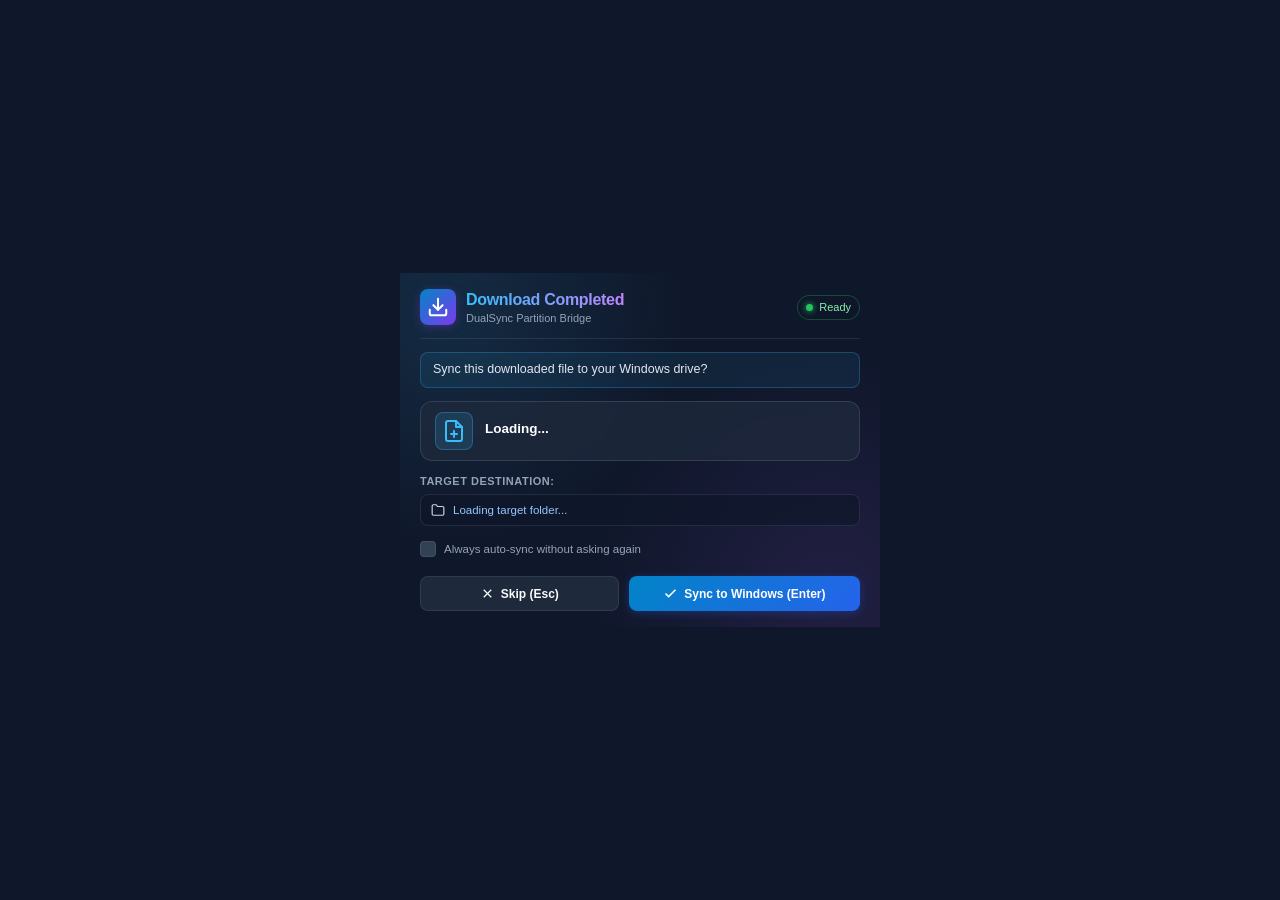
==== lindows_extension/prompt.html @ 8f307331 "Add interactive download sync confirmation pop-up window and persistent queue" ====
<!DOCTYPE html>
<html lang="en">
<head>
  <meta charset="UTF-8">
  <meta name="viewport" content="width=device-width, initial-scale=1.0">
  <title>DualSync - Sync Download?</title>
  <link rel="stylesheet" href="popup.css">
  <link rel="stylesheet" href="prompt.css">
</head>
<body class="prompt-body">
  <div class="prompt-container">
    <!-- Header -->
    <header class="header">
      <div class="logo-area">
        <div class="icon-wrap pulse-anim">
          <svg width="22" height="22" viewBox="0 0 24 24" fill="none" stroke="currentColor" stroke-width="2.2"
            stroke-linecap="round" stroke-linejoin="round">
            <path d="M21 15v4a2 2 0 0 1-2 2H5a2 2 0 0 1-2-2v-4"></path>
            <polyline points="7 10 12 15 17 10"></polyline>
            <line x1="12" y1="15" x2="12" y2="3"></line>
          </svg>
        </div>
        <div>
          <h1>Download Completed</h1>
          <p class="subtitle">DualSync Partition Bridge</p>
        </div>
      </div>
      <div class="status-pill status-connected">
        <span class="status-dot"></span>
        <span>Ready</span>
      </div>
    </header>

    <!-- Question Banner -->
    <div class="prompt-question">
      <span>Sync this downloaded file to your Windows drive?</span>
    </div>

    <!-- File Information Card -->
    <div class="card file-card">
      <div class="file-icon-wrap">
        <svg width="24" height="24" viewBox="0 0 24 24" fill="none" stroke="currentColor" stroke-width="2"
          stroke-linecap="round" stroke-linejoin="round">
          <path d="M14 2H6a2 2 0 0 0-2 2v16a2 2 0 0 0 2 2h12a2 2 0 0 0 2-2V8z"></path>
          <polyline points="14 2 14 8 20 8"></polyline>
          <line x1="12" y1="18" x2="12" y2="12"></line>
          <line x1="9" y1="15" x2="15" y2="15"></line>
        </svg>
      </div>
      <div class="file-details">
        <div id="file-name" class="file-name" title="File name">Loading...</div>
        <div id="file-source" class="file-path-subtle" title="Source path"></div>
      </div>
    </div>

    <!-- Destination Target -->
    <div class="target-section">
      <div class="target-header">
        <span class="target-label">Target Destination:</span>
      </div>
      <div class="target-path-box">
        <svg width="14" height="14" viewBox="0 0 24 24" fill="none" stroke="currentColor" stroke-width="2">
          <path d="M22 19a2 2 0 0 1-2 2H4a2 2 0 0 1-2-2V5a2 2 0 0 1 2-2h5l2 3h9a2 2 0 0 1 2 2z"></path>
        </svg>
        <span id="target-folder-display" class="target-folder-text">Loading target folder...</span>
      </div>
    </div>

    <!-- Options -->
    <div class="prompt-options">
      <label class="checkbox-container">
        <input type="checkbox" id="remember-choice">
        <span class="checkmark"></span>
        <span class="checkbox-label">Always auto-sync without asking again</span>
      </label>
    </div>

    <!-- Live Status / Feedback -->
    <div id="prompt-feedback" class="feedback-card hidden">
      <div id="feedback-icon" class="feedback-icon"></div>
      <div class="feedback-body">
        <div id="feedback-title" class="feedback-title"></div>
        <div id="feedback-message" class="feedback-message"></div>
      </div>
    </div>

    <!-- Actions -->
    <div class="prompt-actions">
      <button id="skip-btn" class="btn btn-secondary">
        <svg width="15" height="15" viewBox="0 0 24 24" fill="none" stroke="currentColor" stroke-width="2">
          <line x1="18" y1="6" x2="6" y2="18"></line>
          <line x1="6" y1="6" x2="18" y2="18"></line>
        </svg>
        Skip (Esc)
      </button>
      <button id="sync-btn" class="btn btn-primary">
        <svg id="sync-btn-icon" width="15" height="15" viewBox="0 0 24 24" fill="none" stroke="currentColor" stroke-width="2.5">
          <polyline points="20 6 9 17 4 12"></polyline>
        </svg>
        <span id="sync-btn-text">Sync to Windows (Enter)</span>
      </button>
    </div>
  </div>

  <script src="prompt.js"></script>
</body>
</html>
---- lindows_extension/popup.css ----
:root {
  --bg-primary: #0f172a;
  --bg-secondary: #1e293b;
  --bg-tertiary: #334155;
  --card-bg: rgba(30, 41, 59, 0.7);
  --border-color: rgba(148, 163, 184, 0.15);
  --border-focus: #38bdf8;
  --text-primary: #f8fafc;
  --text-secondary: #94a3b8;
  --text-muted: #64748b;
  --accent-cyan: #38bdf8;
  --accent-purple: #a855f7;
  --accent-green: #22c55e;
  --accent-red: #ef4444;
  --accent-amber: #f59e0b;
  --radius-lg: 12px;
  --radius-md: 8px;
  --radius-sm: 6px;
  --transition: all 0.2s cubic-bezier(0.4, 0, 0.2, 1);
  --shadow: 0 4px 12px rgba(0, 0, 0, 0.3);
}

* {
  box-sizing: border-box;
  margin: 0;
  padding: 0;
  font-family: -apple-system, BlinkMacSystemFont, "Segoe UI", Roboto, "Helvetica Neue", Arial, sans-serif;
}

body {
  width: 380px;
  background-color: var(--bg-primary);
  color: var(--text-primary);
  font-size: 13px;
  line-height: 1.4;
  user-select: none;
  overflow-x: hidden;
}

.app-container {
  display: flex;
  flex-direction: column;
  padding: 16px;
  gap: 14px;
  background: radial-gradient(circle at 10% 10%, rgba(56, 189, 248, 0.08), transparent 40%),
    radial-gradient(circle at 90% 90%, rgba(168, 85, 247, 0.08), transparent 40%),
    var(--bg-primary);
}

/* Header */
.header {
  display: flex;
  align-items: center;
  justify-content: space-between;
  padding-bottom: 12px;
  border-bottom: 1px solid var(--border-color);
}

.logo-area {
  display: flex;
  align-items: center;
  gap: 10px;
}

.icon-wrap {
  width: 36px;
  height: 36px;
  border-radius: var(--radius-md);
  background: linear-gradient(135deg, #0284c7, #7c3aed);
  display: flex;
  align-items: center;
  justify-content: center;
  color: #fff;
  box-shadow: 0 2px 8px rgba(124, 58, 237, 0.35);
}

h1 {
  font-size: 16px;
  font-weight: 700;
  letter-spacing: -0.3px;
  background: linear-gradient(90deg, #38bdf8, #c084fc);
  -webkit-background-clip: text;
  -webkit-text-fill-color: transparent;
}

.subtitle {
  font-size: 11px;
  color: var(--text-secondary);
}

/* Status Pill */
.status-pill {
  display: flex;
  align-items: center;
  gap: 6px;
  padding: 4px 8px;
  border-radius: 999px;
  font-size: 11px;
  font-weight: 500;
  background: rgba(15, 23, 42, 0.6);
  border: 1px solid var(--border-color);
  transition: var(--transition);
}

.status-dot {
  width: 7px;
  height: 7px;
  border-radius: 50%;
  background: var(--text-muted);
}

.status-connected {
  border-color: rgba(34, 197, 94, 0.3);
  color: #86efac;
}

.status-connected .status-dot {
  background: var(--accent-green);
  box-shadow: 0 0 6px var(--accent-green);
}

.status-disconnected {
  border-color: rgba(239, 68, 68, 0.3);
  color: #fca5a5;
}

.status-disconnected .status-dot {
  background: var(--accent-red);
}

.status-unknown {
  border-color: rgba(245, 158, 11, 0.3);
  color: #fde68a;
}

.status-unknown .status-dot {
  background: var(--accent-amber);
}

/* Cards */
.card {
  background: var(--card-bg);
  backdrop-filter: blur(8px);
  border: 1px solid var(--border-color);
  border-radius: var(--radius-lg);
  padding: 12px 14px;
  transition: var(--transition);
}

.card:hover {
  border-color: rgba(148, 163, 184, 0.3);
}

.toggle-card {
  display: flex;
  align-items: center;
  justify-content: space-between;
  gap: 12px;
}

.card-text {
  display: flex;
  flex-direction: column;
  gap: 2px;
}

.card-title {
  font-size: 13px;
  font-weight: 600;
  color: var(--text-primary);
}

.card-desc {
  font-size: 11px;
  color: var(--text-secondary);
}

/* Switch Toggle */
.switch {
  position: relative;
  display: inline-block;
  width: 44px;
  height: 24px;
  flex-shrink: 0;
}

.switch input {
  opacity: 0;
  width: 0;
  height: 0;
}

.slider {
  position: absolute;
  cursor: pointer;
  top: 0;
  left: 0;
  right: 0;
  bottom: 0;
  background-color: var(--bg-tertiary);
  transition: var(--transition);
  border-radius: 24px;
  border: 1px solid var(--border-color);
}

.slider:before {
  position: absolute;
  content: "";
  height: 18px;
  width: 18px;
  left: 2px;
  bottom: 2px;
  background-color: #ffffff;
  transition: var(--transition);
  border-radius: 50%;
  box-shadow: 0 1px 3px rgba(0, 0, 0, 0.3);
}

input:checked+.slider {
  background: linear-gradient(135deg, #0284c7, #38bdf8);
  border-color: #38bdf8;
}

input:checked+.slider:before {
  transform: translateX(20px);
}

/* Input Card */
.input-card {
  display: flex;
  flex-direction: column;
  gap: 8px;
}

.input-label {
  display: flex;
  align-items: center;
  justify-content: space-between;
  font-size: 12px;
  font-weight: 600;
  color: var(--text-primary);
}

.tooltip {
  cursor: help;
  color: var(--text-muted);
  font-size: 12px;
}

.input-wrapper input {
  width: 100%;
  padding: 8px 10px;
  background: rgba(15, 23, 42, 0.8);
  border: 1px solid var(--border-color);
  border-radius: var(--radius-md);
  color: #fff;
  font-size: 12px;
  outline: none;
  transition: var(--transition);
}

.input-wrapper input:focus {
  border-color: var(--border-focus);
  box-shadow: 0 0 0 2px rgba(56, 189, 248, 0.2);
}

.preset-chips {
  display: flex;
  align-items: center;
  flex-wrap: wrap;
  gap: 6px;
  margin-top: 2px;
}

.preset-label {
  font-size: 11px;
  color: var(--text-muted);
}

.chip {
  background: var(--bg-tertiary);
  border: 1px solid var(--border-color);
  color: var(--text-secondary);
  border-radius: var(--radius-sm);
  padding: 3px 7px;
  font-size: 10px;
  cursor: pointer;
  transition: var(--transition);
}

.chip:hover {
  background: #475569;
  color: #ffffff;
  border-color: var(--accent-cyan);
}

/* Buttons */
.actions-row {
  display: flex;
  gap: 10px;
}

.btn {
  display: inline-flex;
  align-items: center;
  justify-content: center;
  gap: 6px;
  padding: 9px 12px;
  border-radius: var(--radius-md);
  font-size: 12px;
  font-weight: 600;
  cursor: pointer;
  transition: var(--transition);
  border: none;
}

.btn-primary {
  flex: 1.2;
  background: linear-gradient(135deg, #0284c7, #2563eb);
  color: white;
  box-shadow: 0 2px 8px rgba(37, 99, 235, 0.3);
}

.btn-primary:hover {
  background: linear-gradient(135deg, #0369a1, #1d4ed8);
  transform: translateY(-1px);
}

.btn-secondary {
  flex: 1;
  background: var(--bg-secondary);
  border: 1px solid var(--border-color);
  color: var(--text-primary);
}

.btn-secondary:hover {
  background: var(--bg-tertiary);
  border-color: rgba(148, 163, 184, 0.4);
}

/* Feedback Card */
.feedback-card {
  display: flex;
  align-items: flex-start;
  gap: 10px;
  padding: 10px 12px;
  border-radius: var(--radius-md);
  background: rgba(15, 23, 42, 0.9);
  border: 1px solid var(--border-color);
  animation: fadeIn 0.2s ease-in-out;
}

.feedback-card.hidden {
  display: none;
}

.feedback-card.success {
  border-color: rgba(34, 197, 94, 0.4);
  background: rgba(34, 197, 94, 0.08);
}

.feedback-card.error {
  border-color: rgba(239, 68, 68, 0.4);
  background: rgba(239, 68, 68, 0.08);
}

.feedback-title {
  font-size: 12px;
  font-weight: 600;
  color: var(--text-primary);
}

.feedback-message {
  font-size: 11px;
  color: var(--text-secondary);
  word-break: break-word;
  margin-top: 2px;
}

/* Stats Card */
.stats-card {
  display: flex;
  align-items: center;
  justify-content: space-around;
  padding: 10px 14px;
}

.stat-item {
  display: flex;
  flex-direction: column;
  align-items: center;
  text-align: center;
  gap: 2px;
  max-width: 140px;
}

.stat-num {
  font-size: 16px;
  font-weight: 700;
  color: var(--accent-cyan);
}

.stat-val {
  font-size: 11px;
  font-weight: 500;
  color: var(--text-primary);
  white-space: nowrap;
  overflow: hidden;
  text-overflow: ellipsis;
  max-width: 130px;
}

.stat-lbl {
  font-size: 10px;
  color: var(--text-muted);
  text-transform: uppercase;
  letter-spacing: 0.5px;
}

.stat-divider {
  width: 1px;
  height: 28px;
  background-color: var(--border-color);
}

/* Footer */
.footer {
  display: flex;
  align-items: center;
  justify-content: space-between;
  padding-top: 8px;
  border-top: 1px solid var(--border-color);
  font-size: 10.5px;
  color: var(--text-muted);
}

.footer a {
  color: var(--accent-cyan);
  text-decoration: none;
}

.footer a:hover {
  text-decoration: underline;
}

@keyframes fadeIn {
  from {
    opacity: 0;
    transform: translateY(-4px);
  }

  to {
    opacity: 1;
    transform: translateY(0);
  }
}

/* Extension ID Bar */
.ext-id-container {
  display: flex;
  align-items: center;
  justify-content: space-between;
  background: rgba(15, 23, 42, 0.6);
  border: 1px solid var(--border-color);
  border-radius: var(--radius-md);
  padding: 6px 10px;
  font-size: 11px;
  gap: 8px;
}

.ext-id-title {
  color: var(--text-muted);
  font-weight: 500;
  white-space: nowrap;
}

.ext-id-val {
  font-family: ui-monospace, SFMono-Regular, Menlo, Monaco, Consolas, monospace;
  color: var(--accent-cyan);
  font-size: 10.5px;
  overflow: hidden;
  text-overflow: ellipsis;
  white-space: nowrap;
  user-select: all;
}

.copy-id-btn {
  display: flex;
  align-items: center;
  gap: 4px;
  background: var(--bg-tertiary);
  color: var(--text-secondary);
  border: none;
  border-radius: 4px;
  padding: 3px 7px;
  font-size: 10.5px;
  cursor: pointer;
  transition: var(--transition);
  white-space: nowrap;
}

.copy-id-btn:hover {
  background: var(--accent-cyan);
  color: #0f172a;
}
---- lindows_extension/prompt.css ----
/* DualSync Prompt Window Styles */

.prompt-body {
  width: 100% !important;
  min-height: 100vh;
  margin: 0;
  padding: 0;
  background-color: var(--bg-primary);
  display: flex;
  align-items: center;
  justify-content: center;
  user-select: none;
  overflow: hidden;
}

.prompt-container {
  width: 100%;
  max-width: 480px;
  display: flex;
  flex-direction: column;
  padding: 16px 20px;
  gap: 13px;
  background: radial-gradient(circle at 10% 10%, rgba(56, 189, 248, 0.12), transparent 45%),
              radial-gradient(circle at 90% 90%, rgba(168, 85, 247, 0.12), transparent 45%),
              var(--bg-primary);
}

.pulse-anim {
  animation: pulseGlow 2s infinite ease-in-out;
}

@keyframes pulseGlow {
  0%, 100% {
    box-shadow: 0 0 10px rgba(56, 189, 248, 0.35);
  }
  50% {
    box-shadow: 0 0 18px rgba(168, 85, 247, 0.6);
  }
}

.prompt-question {
  background: rgba(56, 189, 248, 0.08);
  border: 1px solid rgba(56, 189, 248, 0.25);
  border-radius: var(--radius-md);
  padding: 8px 12px;
  font-size: 12.5px;
  font-weight: 500;
  color: #e2e8f0;
  display: flex;
  align-items: center;
  gap: 8px;
}

.file-card {
  display: flex;
  align-items: center;
  gap: 12px;
  padding: 10px 14px;
  background: rgba(30, 41, 59, 0.85);
  border: 1px solid rgba(148, 163, 184, 0.2);
}

.file-icon-wrap {
  width: 38px;
  height: 38px;
  border-radius: var(--radius-md);
  background: rgba(56, 189, 248, 0.15);
  border: 1px solid rgba(56, 189, 248, 0.3);
  display: flex;
  align-items: center;
  justify-content: center;
  color: var(--accent-cyan);
  flex-shrink: 0;
}

.file-details {
  display: flex;
  flex-direction: column;
  gap: 3px;
  overflow: hidden;
  flex: 1;
}

.file-name {
  font-size: 13.5px;
  font-weight: 600;
  color: #fff;
  white-space: nowrap;
  overflow: hidden;
  text-overflow: ellipsis;
}

.file-path-subtle {
  font-size: 11px;
  color: var(--text-muted);
  white-space: nowrap;
  overflow: hidden;
  text-overflow: ellipsis;
}

.target-section {
  display: flex;
  flex-direction: column;
  gap: 5px;
}

.target-header {
  font-size: 11px;
  font-weight: 600;
  color: var(--text-secondary);
  text-transform: uppercase;
  letter-spacing: 0.5px;
}

.target-path-box {
  display: flex;
  align-items: center;
  gap: 8px;
  background: rgba(15, 23, 42, 0.7);
  border: 1px solid var(--border-color);
  border-radius: var(--radius-md);
  padding: 7px 10px;
  color: #cbd5e1;
  font-size: 11.5px;
  font-family: ui-monospace, SFMono-Regular, Menlo, Monaco, Consolas, monospace;
}

.target-folder-text {
  overflow: hidden;
  text-overflow: ellipsis;
  white-space: nowrap;
  color: #93c5fd;
}

/* Checkbox */
.prompt-options {
  display: flex;
  align-items: center;
  padding: 2px 0;
}

.checkbox-container {
  display: flex;
  align-items: center;
  position: relative;
  cursor: pointer;
  font-size: 11.5px;
  color: var(--text-secondary);
  user-select: none;
  gap: 8px;
}

.checkbox-container input {
  position: absolute;
  opacity: 0;
  cursor: pointer;
  height: 0;
  width: 0;
}

.checkmark {
  width: 16px;
  height: 16px;
  background-color: var(--bg-tertiary);
  border: 1px solid var(--border-color);
  border-radius: 4px;
  transition: var(--transition);
  display: flex;
  align-items: center;
  justify-content: center;
}

.checkbox-container:hover input ~ .checkmark {
  border-color: var(--accent-cyan);
}

.checkbox-container input:checked ~ .checkmark {
  background-color: #0284c7;
  border-color: #38bdf8;
}

.checkmark:after {
  content: "";
  display: none;
  width: 4px;
  height: 8px;
  border: solid white;
  border-width: 0 2px 2px 0;
  transform: rotate(45deg);
  margin-bottom: 2px;
}

.checkbox-container input:checked ~ .checkmark:after {
  display: block;
}

.prompt-actions {
  display: flex;
  gap: 10px;
  margin-top: 4px;
}

.btn-primary:focus, .btn-secondary:focus {
  outline: 2px solid var(--border-focus);
}

.spinning {
  animation: spin 1s linear infinite;
}

@keyframes spin {
  from { transform: rotate(0deg); }
  to { transform: rotate(360deg); }
}
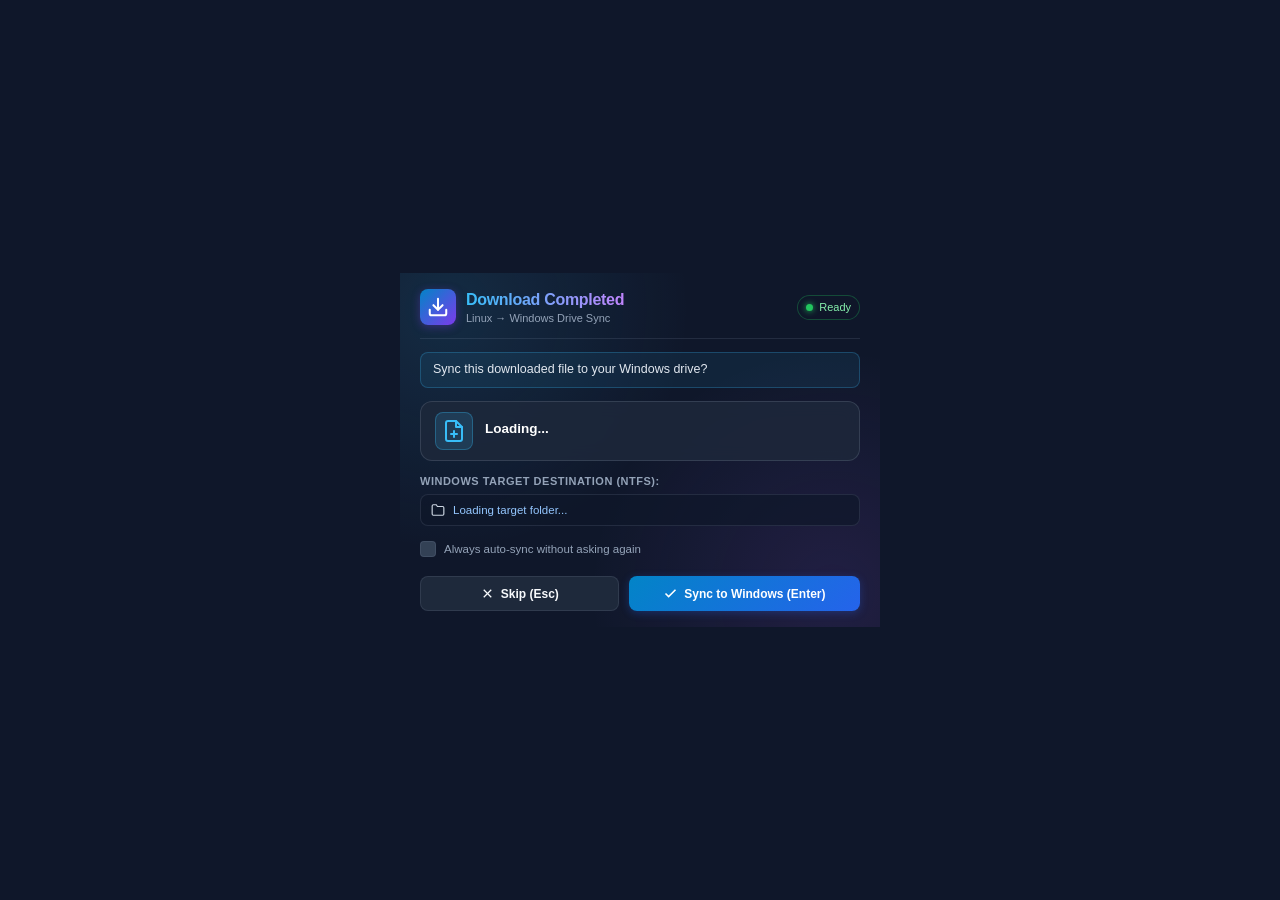
==== commit 0fefa4ad: "Fix partition mount error and enforce OS-specific target folder constraints" ====
--- a/lindows_extension/prompt.html
+++ b/lindows_extension/prompt.html
@@ -22,7 +22,7 @@
         </div>
         <div>
           <h1>Download Completed</h1>
-          <p class="subtitle">DualSync Partition Bridge</p>
+          <p class="subtitle" id="prompt-subtitle">Linux &rarr; Windows Drive Sync</p>
         </div>
       </div>
       <div class="status-pill status-connected">
@@ -33,7 +33,7 @@
 
     <!-- Question Banner -->
     <div class="prompt-question">
-      <span>Sync this downloaded file to your Windows drive?</span>
+      <span id="prompt-question-text">Sync this downloaded file to your Windows drive?</span>
     </div>
 
     <!-- File Information Card -->
@@ -56,7 +56,7 @@
     <!-- Destination Target -->
     <div class="target-section">
       <div class="target-header">
-        <span class="target-label">Target Destination:</span>
+        <span class="target-label" id="target-label">Windows Target Destination:</span>
       </div>
       <div class="target-path-box">
         <svg width="14" height="14" viewBox="0 0 24 24" fill="none" stroke="currentColor" stroke-width="2">
--- a/lindows_extension/popup.css
+++ b/lindows_extension/popup.css
@@ -232,13 +232,44 @@
   gap: 8px;
 }
 
+.input-label-row {
+  display: flex;
+  align-items: center;
+  justify-content: space-between;
+  gap: 8px;
+}
+
 .input-label {
-  display: flex;
-  align-items: center;
-  justify-content: space-between;
   font-size: 12px;
   font-weight: 600;
   color: var(--text-primary);
+}
+
+.label-badges {
+  display: flex;
+  align-items: center;
+  gap: 6px;
+}
+
+.os-badge {
+  font-size: 10px;
+  font-weight: 700;
+  padding: 2px 7px;
+  border-radius: 999px;
+  letter-spacing: 0.3px;
+  white-space: nowrap;
+}
+
+.os-badge-windows {
+  background: rgba(56, 189, 248, 0.15);
+  color: #38bdf8;
+  border: 1px solid rgba(56, 189, 248, 0.35);
+}
+
+.os-badge-linux {
+  background: rgba(245, 158, 11, 0.15);
+  color: #fbbf24;
+  border: 1px solid rgba(245, 158, 11, 0.35);
 }
 
 .tooltip {
@@ -264,6 +295,62 @@
   box-shadow: 0 0 0 2px rgba(56, 189, 248, 0.2);
 }
 
+/* Mount Status Bar */
+.mount-bar {
+  display: flex;
+  align-items: center;
+  justify-content: space-between;
+  padding: 6px 10px;
+  background: rgba(15, 23, 42, 0.6);
+  border-radius: var(--radius-sm);
+  border: 1px solid var(--border-color);
+  font-size: 11px;
+}
+
+.mount-left {
+  display: flex;
+  align-items: center;
+  gap: 6px;
+}
+
+.mount-dot {
+  width: 7px;
+  height: 7px;
+  border-radius: 50%;
+  background: var(--text-muted);
+}
+
+.mount-dot.mounted {
+  background: var(--accent-green);
+  box-shadow: 0 0 6px var(--accent-green);
+}
+
+.mount-dot.unmounted {
+  background: var(--accent-red);
+}
+
+.mount-status-text {
+  color: var(--text-secondary);
+  font-size: 11px;
+}
+
+.mount-btn {
+  background: linear-gradient(135deg, #0284c7, #2563eb);
+  color: #ffffff;
+  border: none;
+  border-radius: 4px;
+  padding: 3px 8px;
+  font-size: 10.5px;
+  font-weight: 600;
+  cursor: pointer;
+  transition: var(--transition);
+}
+
+.mount-btn:hover {
+  background: linear-gradient(135deg, #0369a1, #1d4ed8);
+  transform: translateY(-1px);
+}
+
 .preset-chips {
   display: flex;
   align-items: center;
@@ -275,6 +362,14 @@
 .preset-label {
   font-size: 11px;
   color: var(--text-muted);
+  white-space: nowrap;
+}
+
+.preset-chips-list {
+  display: flex;
+  align-items: center;
+  flex-wrap: wrap;
+  gap: 6px;
 }
 
 .chip {
@@ -282,16 +377,26 @@
   border: 1px solid var(--border-color);
   color: var(--text-secondary);
   border-radius: var(--radius-sm);
-  padding: 3px 7px;
-  font-size: 10px;
+  padding: 3px 8px;
+  font-size: 10.5px;
   cursor: pointer;
   transition: var(--transition);
+  display: inline-flex;
+  align-items: center;
+  gap: 4px;
 }
 
 .chip:hover {
   background: #475569;
   color: #ffffff;
   border-color: var(--accent-cyan);
+}
+
+.chip-active {
+  background: rgba(56, 189, 248, 0.2);
+  border-color: var(--accent-cyan);
+  color: #38bdf8;
+  font-weight: 600;
 }
 
 /* Buttons */
@@ -373,7 +478,7 @@
 .feedback-message {
   font-size: 11px;
   color: var(--text-secondary);
-  word-break: break-word;
+  word-break: break-word; white-space: pre-line;
   margin-top: 2px;
 }
 
